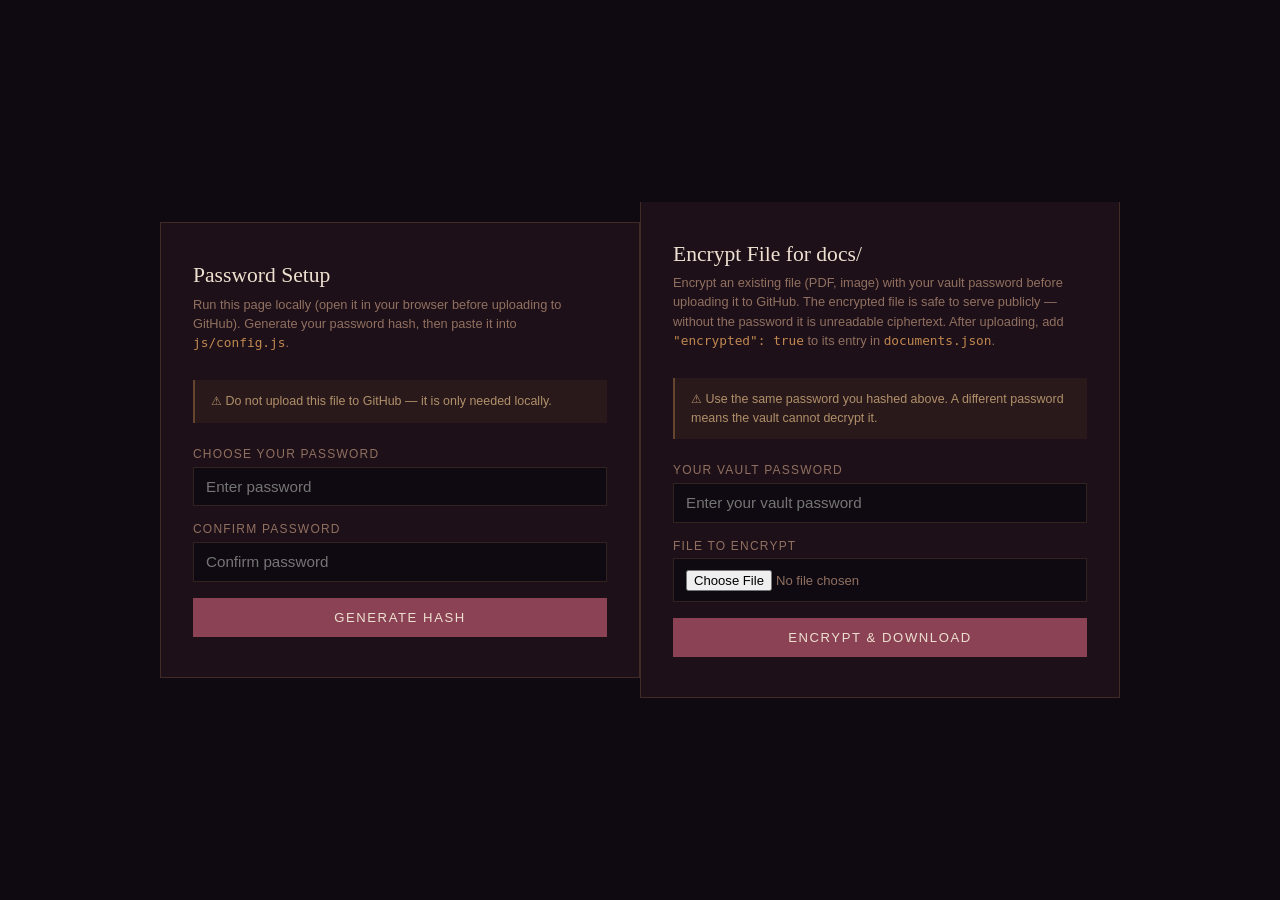
==== setup.html @ 6b01deb2 "Initial commit" ====
<!DOCTYPE html>
<html lang="en">
<head>
    <meta charset="UTF-8">
    <meta name="viewport" content="width=device-width, initial-scale=1.0">
    <title>Setup — Generate Password Hash</title>
    <style>
        * { box-sizing: border-box; margin: 0; padding: 0; }
        body {
            font-family: -apple-system, 'Helvetica Neue', Arial, sans-serif;
            background: #0f0a12;
            color: #e8ddd0;
            min-height: 100vh;
            display: flex;
            align-items: center;
            justify-content: center;
            padding: 2rem;
        }
        .card {
            background: #1e1018;
            border: 1px solid rgba(192,136,80,0.22);
            padding: 2.5rem 2rem;
            max-width: 480px;
            width: 100%;
        }
        h1 {
            font-size: 1.35rem;
            font-weight: 400;
            margin-bottom: 0.4rem;
            color: #ede0d0;
            font-family: Palatino, Georgia, serif;
        }
        .note {
            font-size: 0.8rem;
            color: #907060;
            margin-bottom: 1.75rem;
            line-height: 1.5;
        }
        label {
            display: block;
            font-size: 0.75rem;
            letter-spacing: 0.1em;
            text-transform: uppercase;
            color: #907060;
            margin-bottom: 0.35rem;
        }
        input[type=password] {
            width: 100%;
            background: #0f0a12;
            border: 1px solid rgba(192,136,80,0.2);
            color: #ede0d0;
            padding: 0.65rem 0.75rem;
            font-size: 0.95rem;
            outline: none;
            margin-bottom: 1rem;
            font-family: inherit;
            -webkit-user-select: text;
            user-select: text;
        }
        input[type=password]:focus { border-color: rgba(192,136,80,0.5); }
        button {
            width: 100%;
            background: #8B4255;
            color: #ede0d0;
            border: none;
            padding: 0.75rem;
            font-size: 0.82rem;
            letter-spacing: 0.12em;
            text-transform: uppercase;
            cursor: pointer;
            transition: background 0.2s;
        }
        button:hover { background: #a05068; }
        .result {
            margin-top: 1.5rem;
            background: #0a0610;
            border: 1px solid rgba(192,136,80,0.15);
            padding: 1.25rem;
        }
        .result h2 {
            font-size: 0.75rem;
            letter-spacing: 0.1em;
            text-transform: uppercase;
            color: #907060;
            margin-bottom: 0.75rem;
        }
        .hash-box {
            font-family: 'Courier New', monospace;
            font-size: 0.78rem;
            color: #c08850;
            word-break: break-all;
            line-height: 1.6;
            margin-bottom: 1rem;
            -webkit-user-select: text;
            user-select: text;
        }
        .copy-btn {
            width: auto;
            background: transparent;
            border: 1px solid rgba(192,136,80,0.3);
            color: #c08850;
            padding: 0.4rem 1rem;
            font-size: 0.75rem;
            letter-spacing: 0.08em;
            display: inline-block;
        }
        .copy-btn:hover { background: rgba(192,136,80,0.08); }
        .instruction {
            margin-top: 1rem;
            font-size: 0.78rem;
            color: #907060;
            line-height: 1.6;
        }
        .instruction code {
            background: #0a0610;
            color: #c08850;
            padding: 0.1em 0.3em;
            font-family: 'Courier New', monospace;
            font-size: 0.88em;
        }
        .error { color: #e07070; font-size: 0.8rem; margin-bottom: 0.75rem; }
        .warn {
            background: rgba(192,136,80,0.07);
            border-left: 2px solid rgba(192,136,80,0.4);
            padding: 0.75rem 1rem;
            font-size: 0.78rem;
            color: #b0906a;
            margin-bottom: 1.5rem;
            line-height: 1.5;
        }
        .divider {
            border: none;
            border-top: 1px solid rgba(192,136,80,0.15);
            margin: 2.5rem 0;
        }
        input[type=file] {
            width: 100%;
            background: #0f0a12;
            border: 1px solid rgba(192,136,80,0.2);
            color: #907060;
            padding: 0.65rem 0.75rem;
            font-size: 0.82rem;
            outline: none;
            margin-bottom: 1rem;
            font-family: inherit;
            cursor: pointer;
        }
        input[type=file]:focus { border-color: rgba(192,136,80,0.5); }
        .success {
            background: rgba(80,136,80,0.1);
            border-left: 2px solid rgba(80,136,80,0.5);
            padding: 0.75rem 1rem;
            font-size: 0.78rem;
            color: #80b080;
            margin-top: 1rem;
            line-height: 1.5;
        }
    </style>
</head>
<body>
    <div class="card">
        <h1>Password Setup</h1>
        <p class="note">Run this page locally (open it in your browser before uploading to GitHub). Generate your password hash, then paste it into <code style="color:#c08850">js/config.js</code>.</p>
        <div class="warn">⚠ Do not upload this file to GitHub — it is only needed locally.</div>

        <form id="form">
            <label>Choose your password</label>
            <input type="password" id="pw" placeholder="Enter password" required>
            <label>Confirm password</label>
            <input type="password" id="pw2" placeholder="Confirm password" required>
            <p class="error" id="err" hidden>Passwords do not match.</p>
            <button type="submit">Generate Hash</button>
        </form>

        <div class="result" id="result" hidden>
            <h2>Your password hash</h2>
            <div class="hash-box" id="hash-out"></div>
            <button class="copy-btn" onclick="copyHash()">Copy to clipboard</button>
            <p class="instruction">
                Open <code>js/config.js</code> in a text editor and replace
                <code>REPLACE_WITH_YOUR_PASSWORD_HASH</code> with the hash above.
                Then save and upload to GitHub.
            </p>
        </div>
    </div>

    <!-- ── Encrypt File Section ─────────────────────── -->
    <hr class="divider">
    <div class="card" style="margin-top:0; border-top: none;">
        <h1>Encrypt File for docs/</h1>
        <p class="note">
            Encrypt an existing file (PDF, image) with your vault password before uploading it to
            GitHub. The encrypted file is safe to serve publicly — without the password it is
            unreadable ciphertext. After uploading, add <code style="color:#c08850">"encrypted": true</code>
            to its entry in <code style="color:#c08850">documents.json</code>.
        </p>
        <div class="warn">⚠ Use the same password you hashed above. A different password means the vault cannot decrypt it.</div>

        <form id="enc-form">
            <label>Your vault password</label>
            <input type="password" id="enc-pw" placeholder="Enter your vault password" required>
            <label>File to encrypt</label>
            <input type="file" id="enc-file"
                accept=".pdf,.jpg,.jpeg,.png,.gif,.webp,.avif,.bmp" required>
            <p class="error" id="enc-err" hidden></p>
            <button type="submit" id="enc-btn">Encrypt &amp; Download</button>
        </form>

        <div id="enc-success" hidden>
            <p class="success">
                ✓ Encrypted file downloaded. Upload it to your <code style="color:#c08850">docs/</code>
                folder, then in <code style="color:#c08850">documents.json</code> add
                <code style="color:#c08850">"encrypted": true</code> to that document's entry.
            </p>
        </div>
    </div>

    <script>
        async function sha256(str) {
            const buf  = new TextEncoder().encode(str);
            const hash = await crypto.subtle.digest('SHA-256', buf);
            return Array.from(new Uint8Array(hash))
                .map(b => b.toString(16).padStart(2, '0'))
                .join('');
        }

        document.getElementById('form').addEventListener('submit', async function(e) {
            e.preventDefault();
            const pw  = document.getElementById('pw').value;
            const pw2 = document.getElementById('pw2').value;
            const err = document.getElementById('err');

            if (pw !== pw2) { err.hidden = false; return; }
            err.hidden = true;

            const hash = await sha256(pw);
            document.getElementById('hash-out').textContent = hash;
            document.getElementById('result').hidden = false;
        });

        function copyHash() {
            const h = document.getElementById('hash-out').textContent;
            navigator.clipboard.writeText(h).then(function() {
                const btn = document.querySelector('.copy-btn');
                btn.textContent = 'Copied!';
                setTimeout(function() { btn.textContent = 'Copy to clipboard'; }, 2000);
            });
        }

        // ── File Encryption ──────────────────────────────────
        const _SALT = new TextEncoder().encode('sanctuary-vault-v1');

        async function deriveEncKey(password) {
            const km = await crypto.subtle.importKey(
                'raw', new TextEncoder().encode(password), 'PBKDF2', false, ['deriveKey']
            );
            return crypto.subtle.deriveKey(
                { name: 'PBKDF2', salt: _SALT, iterations: 200000, hash: 'SHA-256' },
                km,
                { name: 'AES-GCM', length: 256 },
                false,
                ['encrypt']
            );
        }

        document.getElementById('enc-form').addEventListener('submit', async function(e) {
            e.preventDefault();
            const pw   = document.getElementById('enc-pw').value;
            const file = document.getElementById('enc-file').files[0];
            const err  = document.getElementById('enc-err');
            const btn  = document.getElementById('enc-btn');

            err.hidden = true;
            document.getElementById('enc-success').hidden = true;

            if (!pw)   { err.textContent = 'Enter your vault password.'; err.hidden = false; return; }
            if (!file) { err.textContent = 'Select a file to encrypt.';  err.hidden = false; return; }

            btn.disabled    = true;
            btn.textContent = 'Encrypting…';

            try {
                const key = await deriveEncKey(pw);
                const buf = await file.arrayBuffer();
                const iv  = crypto.getRandomValues(new Uint8Array(12));
                const ct  = await crypto.subtle.encrypt({ name: 'AES-GCM', iv }, key, buf);

                // Output: 12-byte IV + ciphertext
                const out = new Uint8Array(12 + ct.byteLength);
                out.set(iv);
                out.set(new Uint8Array(ct), 12);

                const blob     = new Blob([out], { type: 'application/octet-stream' });
                const url      = URL.createObjectURL(blob);
                const a        = document.createElement('a');
                a.href         = url;
                a.download     = file.name; // keep original name; content is ciphertext
                document.body.appendChild(a);
                a.click();
                document.body.removeChild(a);
                URL.revokeObjectURL(url);

                document.getElementById('enc-success').hidden = false;
            } catch (ex) {
                err.textContent = 'Encryption failed: ' + ex.message;
                err.hidden = false;
            } finally {
                btn.disabled    = false;
                btn.textContent = 'Encrypt & Download';
            }
        });
    </script>
</body>
</html>
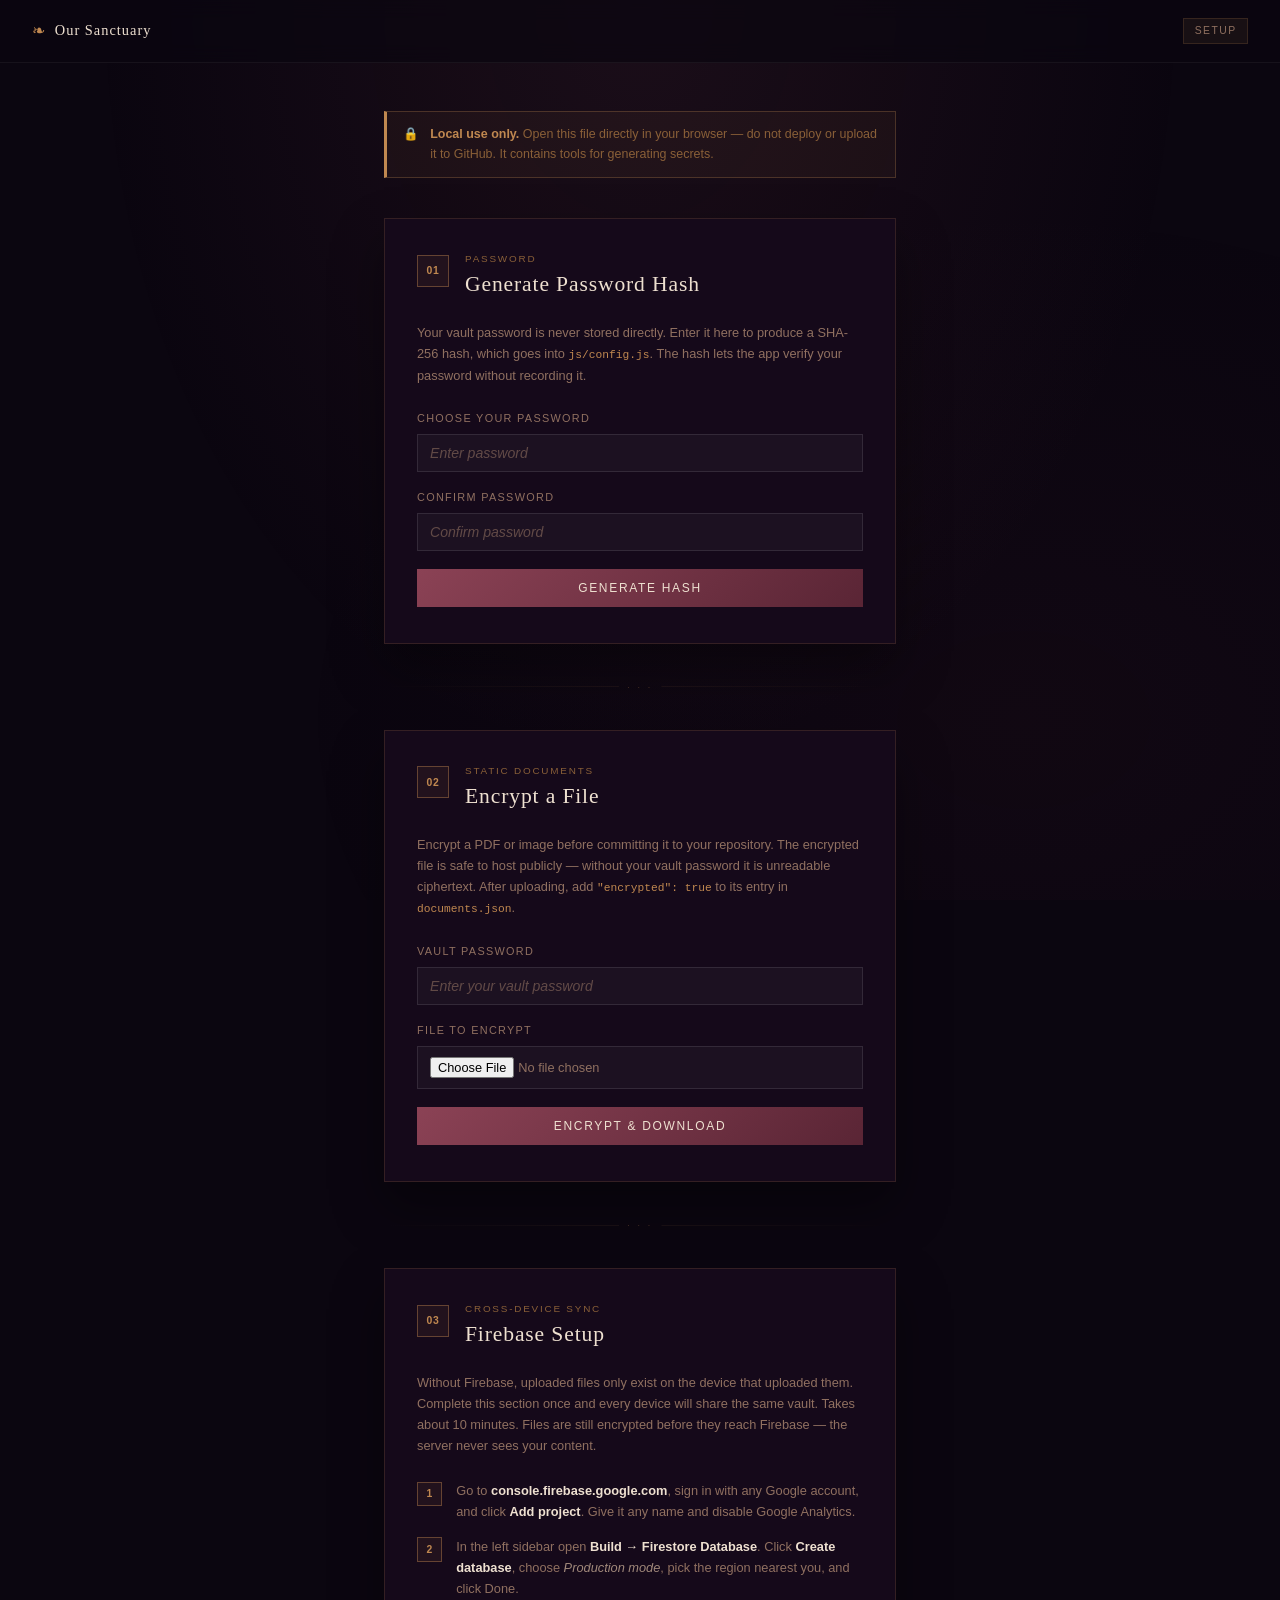
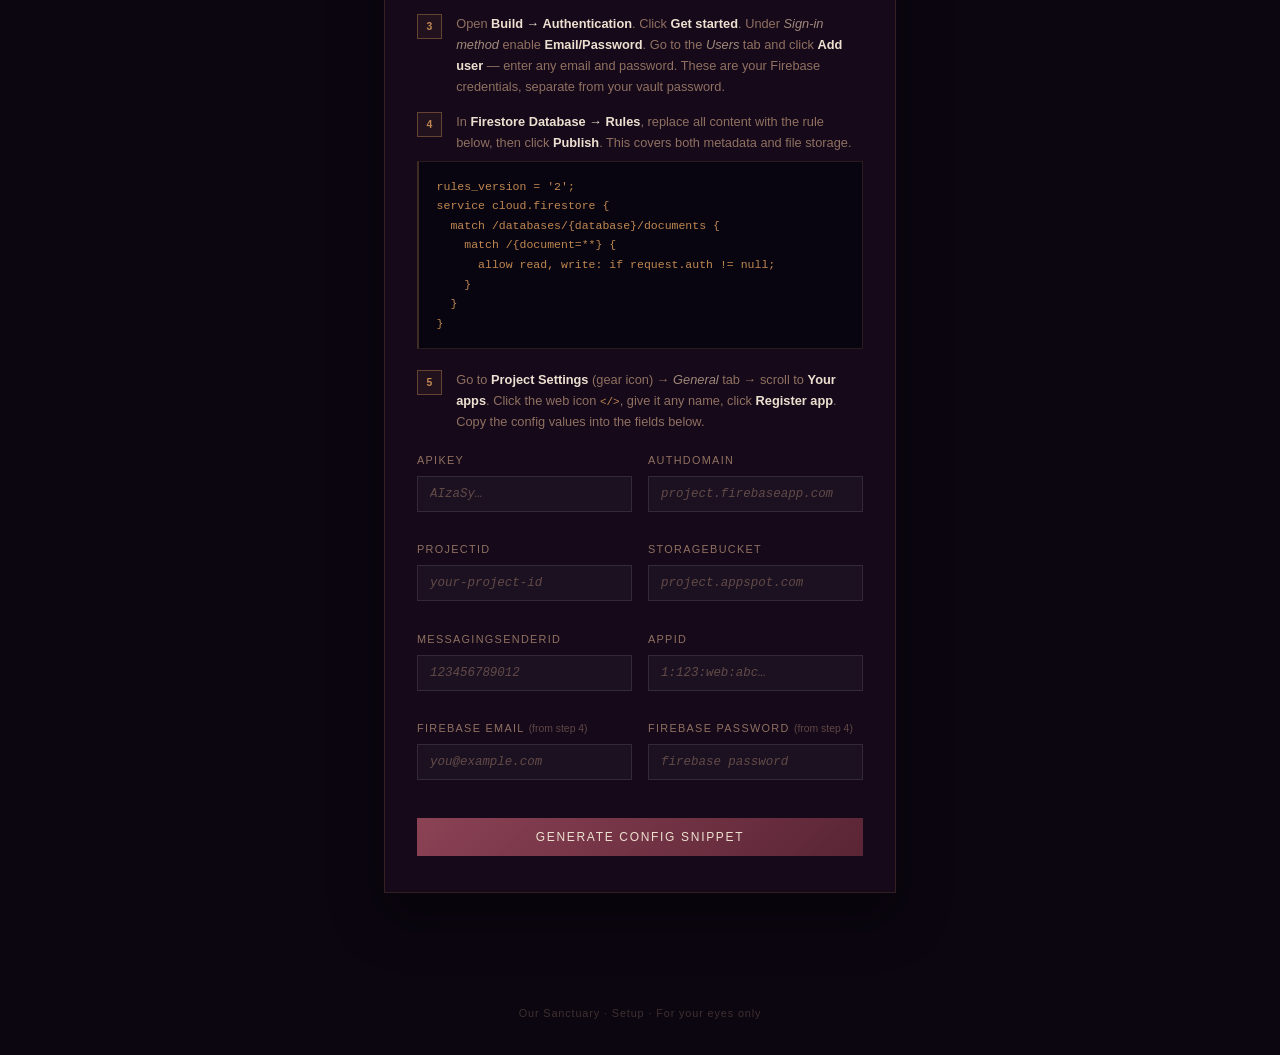
==== commit dd4fb270: "Add Firebase cross-device sync and mobile responsive layout - Firebase Firestore sync: files chunked" ====
--- a/setup.html
+++ b/setup.html
@@ -3,312 +3,807 @@
 <head>
     <meta charset="UTF-8">
     <meta name="viewport" content="width=device-width, initial-scale=1.0">
-    <title>Setup — Generate Password Hash</title>
+    <title>Setup — Our Sanctuary</title>
+    <link rel="icon" href="data:image/svg+xml,<svg xmlns='http://www.w3.org/2000/svg' viewBox='0 0 100 100'><text y='.9em' font-size='90'>🌹</text></svg>">
     <style>
-        * { box-sizing: border-box; margin: 0; padding: 0; }
+        [hidden] { display: none !important; }
+
+        :root {
+            --bg:         #0B0610;
+            --surface:    #15091A;
+            --surface-2:  #1C0D20;
+            --border:     rgba(192,136,80,0.18);
+            --border-hi:  rgba(192,136,80,0.42);
+            --amber:      #C08850;
+            --amber-dim:  #8A6038;
+            --rose:       #8B4255;
+            --rose-deep:  #5A2535;
+            --rose-light: #B87088;
+            --cream:      #EEE0D0;
+            --muted:      #907060;
+            --code-bg:    #080410;
+            --error:      #E07070;
+            --ok:         #70B080;
+
+            --f-serif:  'Palatino Linotype', Palatino, 'Book Antiqua', Georgia, serif;
+            --f-sans:   -apple-system, 'Helvetica Neue', Arial, sans-serif;
+            --f-mono:   'Courier New', Courier, monospace;
+        }
+
+        *, *::before, *::after { box-sizing: border-box; margin: 0; padding: 0; }
+
+        html { font-size: 16px; scroll-behavior: smooth; }
+
         body {
-            font-family: -apple-system, 'Helvetica Neue', Arial, sans-serif;
-            background: #0f0a12;
-            color: #e8ddd0;
+            background: var(--bg);
+            color: var(--cream);
+            font-family: var(--f-sans);
+            line-height: 1.65;
             min-height: 100vh;
+        }
+
+        /* ── Background glow ───────────────────────────── */
+        .bg-layer {
+            position: fixed;
+            inset: 0;
+            z-index: 0;
+            background:
+                radial-gradient(ellipse at 50% 0%, rgba(139,66,85,0.13) 0%, transparent 60%),
+                radial-gradient(ellipse at 80% 80%, rgba(90,37,53,0.08) 0%, transparent 50%);
+            pointer-events: none;
+        }
+
+        /* ── Header ────────────────────────────────────── */
+        .page-header {
+            position: relative;
+            z-index: 1;
+            display: flex;
+            align-items: center;
+            justify-content: space-between;
+            padding: 1.1rem 2rem;
+            border-bottom: 1px solid rgba(255,255,255,0.05);
+            background: rgba(11,6,16,0.7);
+            backdrop-filter: blur(10px);
+            -webkit-backdrop-filter: blur(10px);
+        }
+
+        .header-brand {
+            display: flex;
+            align-items: center;
+            gap: 0.55rem;
+            font-family: var(--f-serif);
+            font-size: 0.9rem;
+            letter-spacing: 0.07em;
+            color: var(--cream);
+        }
+
+        .header-ornament { color: var(--amber); font-size: 1rem; }
+
+        .header-tag {
+            font-family: var(--f-sans);
+            font-size: 0.65rem;
+            letter-spacing: 0.14em;
+            text-transform: uppercase;
+            color: var(--muted);
+            background: rgba(192,136,80,0.08);
+            border: 1px solid var(--border);
+            padding: 0.2rem 0.65rem;
+        }
+
+        /* ── Main layout ───────────────────────────────── */
+        main {
+            position: relative;
+            z-index: 1;
+            max-width: 560px;
+            margin: 0 auto;
+            padding: 3rem 1.5rem 5rem;
+            display: flex;
+            flex-direction: column;
+            gap: 0;
+        }
+
+        /* ── Local-only warning strip ──────────────────── */
+        .local-warning {
+            display: flex;
+            align-items: flex-start;
+            gap: 0.7rem;
+            background: rgba(192,136,80,0.06);
+            border: 1px solid rgba(192,136,80,0.28);
+            border-left: 3px solid var(--amber);
+            padding: 0.85rem 1rem;
+            margin-bottom: 2.5rem;
+            font-size: 0.78rem;
+            color: var(--amber-dim);
+            line-height: 1.55;
+        }
+
+        .local-warning strong { color: var(--amber); font-weight: 600; }
+
+        /* ── Section card ──────────────────────────────── */
+        .section-card {
+            background: var(--surface);
+            border: 1px solid var(--border);
+            padding: 2rem 2rem 2.25rem;
+            box-shadow: 0 24px 48px rgba(0,0,0,0.38);
+        }
+
+        .section-header {
+            display: flex;
+            align-items: flex-start;
+            gap: 1rem;
+            margin-bottom: 1.5rem;
+        }
+
+        .section-badge {
+            flex-shrink: 0;
+            width: 2rem;
+            height: 2rem;
+            border: 1px solid var(--border-hi);
+            background: rgba(192,136,80,0.07);
             display: flex;
             align-items: center;
             justify-content: center;
-            padding: 2rem;
-        }
-        .card {
-            background: #1e1018;
-            border: 1px solid rgba(192,136,80,0.22);
-            padding: 2.5rem 2rem;
-            max-width: 480px;
-            width: 100%;
-        }
-        h1 {
+            font-family: var(--f-sans);
+            font-size: 0.65rem;
+            font-weight: 600;
+            letter-spacing: 0.06em;
+            color: var(--amber);
+            margin-top: 0.2rem;
+        }
+
+        .section-titles {}
+
+        .section-eyebrow {
+            font-family: var(--f-sans);
+            font-size: 0.62rem;
+            letter-spacing: 0.18em;
+            text-transform: uppercase;
+            color: var(--amber-dim);
+            margin-bottom: 0.2rem;
+        }
+
+        .section-title {
+            font-family: var(--f-serif);
             font-size: 1.35rem;
             font-weight: 400;
-            margin-bottom: 0.4rem;
-            color: #ede0d0;
-            font-family: Palatino, Georgia, serif;
-        }
-        .note {
+            letter-spacing: 0.04em;
+            color: var(--cream);
+            line-height: 1.25;
+        }
+
+        .section-desc {
             font-size: 0.8rem;
-            color: #907060;
-            margin-bottom: 1.75rem;
-            line-height: 1.5;
-        }
-        label {
+            color: var(--muted);
+            line-height: 1.65;
+            margin-bottom: 1.5rem;
+        }
+
+        /* ── Section divider ───────────────────────────── */
+        .section-sep {
+            display: flex;
+            align-items: center;
+            justify-content: center;
+            gap: 0.55rem;
+            padding: 2.25rem 0;
+            color: var(--amber-dim);
+            font-size: 0.55rem;
+            letter-spacing: 0.3em;
+            opacity: 0.45;
+        }
+
+        .section-sep::before,
+        .section-sep::after {
+            content: '';
+            flex: 1;
+            height: 1px;
+            background: linear-gradient(to right, transparent, rgba(192,136,80,0.18));
+        }
+
+        .section-sep::after { transform: scaleX(-1); }
+
+        /* ── Form fields ───────────────────────────────── */
+        .field { margin-bottom: 1.1rem; }
+
+        .field-label {
             display: block;
-            font-size: 0.75rem;
-            letter-spacing: 0.1em;
+            font-size: 0.68rem;
+            letter-spacing: 0.12em;
             text-transform: uppercase;
-            color: #907060;
-            margin-bottom: 0.35rem;
-        }
-        input[type=password] {
+            color: var(--muted);
+            margin-bottom: 0.38rem;
+        }
+
+        .field-label-opt {
+            text-transform: none;
+            letter-spacing: 0;
+            font-size: 0.65rem;
+            opacity: 0.6;
+        }
+
+        input[type="password"],
+        input[type="text"],
+        input[type="email"],
+        input[type="file"] {
             width: 100%;
-            background: #0f0a12;
-            border: 1px solid rgba(192,136,80,0.2);
-            color: #ede0d0;
-            padding: 0.65rem 0.75rem;
-            font-size: 0.95rem;
+            background: rgba(255,255,255,0.03);
+            border: 1px solid rgba(255,255,255,0.1);
+            color: var(--cream);
+            padding: 0.62rem 0.75rem;
+            font-family: var(--f-sans);
+            font-size: 0.88rem;
             outline: none;
-            margin-bottom: 1rem;
-            font-family: inherit;
+            transition: border-color 0.2s, background 0.2s;
             -webkit-user-select: text;
             user-select: text;
-        }
-        input[type=password]:focus { border-color: rgba(192,136,80,0.5); }
-        button {
+            border-radius: 0;
+            appearance: none;
+            -webkit-appearance: none;
+        }
+
+        input[type="password"]:focus,
+        input[type="text"]:focus,
+        input[type="email"]:focus { border-color: var(--amber); background: rgba(255,255,255,0.055); }
+
+        input::placeholder { color: var(--muted); opacity: 0.6; font-style: italic; }
+
+        input[type="file"] { cursor: pointer; color: var(--muted); font-size: 0.8rem; }
+        input[type="file"]:focus { border-color: var(--amber); }
+
+        /* ── Buttons ───────────────────────────────────── */
+        .btn-primary {
             width: 100%;
-            background: #8B4255;
-            color: #ede0d0;
+            background: linear-gradient(135deg, var(--rose) 0%, var(--rose-deep) 100%);
+            color: var(--cream);
             border: none;
-            padding: 0.75rem;
-            font-size: 0.82rem;
-            letter-spacing: 0.12em;
+            padding: 0.75rem 1.5rem;
+            font-family: var(--f-sans);
+            font-size: 0.75rem;
+            letter-spacing: 0.14em;
             text-transform: uppercase;
             cursor: pointer;
-            transition: background 0.2s;
-        }
-        button:hover { background: #a05068; }
-        .result {
+            transition: all 0.22s;
+        }
+
+        .btn-primary:hover:not(:disabled) {
+            background: linear-gradient(135deg, var(--rose-light) 0%, var(--rose) 100%);
+            box-shadow: 0 8px 24px rgba(139,66,85,0.36);
+            transform: translateY(-1px);
+        }
+
+        .btn-primary:disabled { opacity: 0.52; cursor: not-allowed; transform: none; }
+
+        .btn-ghost {
+            background: transparent;
+            border: 1px solid var(--border-hi);
+            color: var(--amber);
+            padding: 0.38rem 1rem;
+            font-family: var(--f-sans);
+            font-size: 0.71rem;
+            letter-spacing: 0.09em;
+            cursor: pointer;
+            transition: all 0.18s;
+        }
+
+        .btn-ghost:hover { background: rgba(192,136,80,0.08); border-color: rgba(192,136,80,0.6); }
+
+        /* ── Error / success messages ──────────────────── */
+        .msg-error {
+            font-size: 0.75rem;
+            color: var(--error);
+            margin-bottom: 0.75rem;
+            line-height: 1.5;
+        }
+
+        .msg-success {
+            background: rgba(80,160,100,0.07);
+            border: 1px solid rgba(80,160,100,0.3);
+            border-left: 3px solid var(--ok);
+            padding: 0.8rem 1rem;
+            font-size: 0.78rem;
+            color: #85b890;
+            margin-top: 1rem;
+            line-height: 1.6;
+        }
+
+        .msg-success code { font-family: var(--f-mono); font-size: 0.87em; color: #a0d0a8; }
+
+        /* ── Result panel (hash output) ────────────────── */
+        .result-panel {
             margin-top: 1.5rem;
-            background: #0a0610;
-            border: 1px solid rgba(192,136,80,0.15);
+            background: var(--code-bg);
+            border: 1px solid var(--border);
             padding: 1.25rem;
         }
-        .result h2 {
-            font-size: 0.75rem;
-            letter-spacing: 0.1em;
+
+        .result-label {
+            font-size: 0.65rem;
+            letter-spacing: 0.15em;
             text-transform: uppercase;
-            color: #907060;
-            margin-bottom: 0.75rem;
-        }
-        .hash-box {
-            font-family: 'Courier New', monospace;
-            font-size: 0.78rem;
-            color: #c08850;
+            color: var(--muted);
+            margin-bottom: 0.65rem;
+        }
+
+        .hash-value {
+            font-family: var(--f-mono);
+            font-size: 0.77rem;
+            color: var(--amber);
             word-break: break-all;
-            line-height: 1.6;
+            line-height: 1.7;
             margin-bottom: 1rem;
             -webkit-user-select: text;
             user-select: text;
         }
-        .copy-btn {
-            width: auto;
-            background: transparent;
-            border: 1px solid rgba(192,136,80,0.3);
-            color: #c08850;
-            padding: 0.4rem 1rem;
-            font-size: 0.75rem;
+
+        .result-instructions {
+            margin-top: 1rem;
+            padding-top: 0.9rem;
+            border-top: 1px solid rgba(255,255,255,0.05);
+            font-size: 0.76rem;
+            color: var(--muted);
+            line-height: 1.65;
+        }
+
+        .result-instructions code {
+            font-family: var(--f-mono);
+            font-size: 0.88em;
+            color: var(--amber);
+            background: rgba(192,136,80,0.08);
+            padding: 0.1em 0.35em;
+        }
+
+        /* ── Steps list ────────────────────────────────── */
+        .steps { margin: 1.25rem 0 0.5rem; display: flex; flex-direction: column; gap: 0.85rem; }
+
+        .step {
+            display: flex;
+            gap: 0.9rem;
+            align-items: flex-start;
+            font-size: 0.8rem;
+            color: var(--muted);
+            line-height: 1.65;
+        }
+
+        .step-num {
+            flex-shrink: 0;
+            width: 1.55rem;
+            height: 1.55rem;
+            border: 1px solid var(--border-hi);
+            background: rgba(192,136,80,0.07);
+            display: flex;
+            align-items: center;
+            justify-content: center;
+            font-size: 0.65rem;
+            font-weight: 600;
+            color: var(--amber);
+            letter-spacing: 0.02em;
+            margin-top: 0.08rem;
+        }
+
+        .step strong { color: var(--cream); font-weight: 600; }
+        .step em { font-style: italic; color: #a0887a; }
+        .step code { font-family: var(--f-mono); font-size: 0.86em; color: var(--amber); }
+
+        /* ── Code / rule blocks ────────────────────────── */
+        .code-block {
+            background: var(--code-bg);
+            border: 1px solid var(--border);
+            border-left: 2px solid rgba(192,136,80,0.3);
+            padding: 0.9rem 1.1rem;
+            font-family: var(--f-mono);
+            font-size: 0.72rem;
+            color: var(--amber);
+            white-space: pre;
+            overflow-x: auto;
+            line-height: 1.7;
+            margin: 0.5rem 0 1.25rem;
+            -webkit-user-select: text;
+            user-select: text;
+        }
+
+        /* ── Firebase config field grid ────────────────── */
+        .fb-grid {
+            display: grid;
+            grid-template-columns: 1fr 1fr;
+            gap: 0.75rem 1rem;
+            margin-bottom: 1.25rem;
+        }
+
+        .fb-grid input { font-family: var(--f-mono); font-size: 0.78rem; }
+
+        /* ── Snippet output panel ──────────────────────── */
+        .snippet-panel {
+            margin-top: 1.25rem;
+            background: var(--code-bg);
+            border: 1px solid var(--border-hi);
+        }
+
+        .snippet-header {
+            display: flex;
+            align-items: center;
+            justify-content: space-between;
+            padding: 0.6rem 1rem;
+            border-bottom: 1px solid var(--border);
+        }
+
+        .snippet-header-label {
+            font-size: 0.65rem;
+            letter-spacing: 0.13em;
+            text-transform: uppercase;
+            color: var(--muted);
+        }
+
+        .snippet-code {
+            padding: 1rem;
+            font-family: var(--f-mono);
+            font-size: 0.72rem;
+            color: var(--amber);
+            white-space: pre;
+            overflow-x: auto;
+            line-height: 1.75;
+            -webkit-user-select: text;
+            user-select: text;
+        }
+
+        .snippet-footer {
+            padding: 0.75rem 1rem;
+            border-top: 1px solid var(--border);
+            font-size: 0.74rem;
+            color: var(--muted);
+            line-height: 1.55;
+        }
+
+        .snippet-footer code {
+            font-family: var(--f-mono);
+            font-size: 0.87em;
+            color: var(--amber);
+        }
+
+        /* ── Page footer ───────────────────────────────── */
+        .page-footer {
+            position: relative;
+            z-index: 1;
+            text-align: center;
+            padding: 2rem;
+            font-size: 0.68rem;
+            color: var(--muted);
+            opacity: 0.4;
             letter-spacing: 0.08em;
-            display: inline-block;
-        }
-        .copy-btn:hover { background: rgba(192,136,80,0.08); }
-        .instruction {
-            margin-top: 1rem;
-            font-size: 0.78rem;
-            color: #907060;
-            line-height: 1.6;
-        }
-        .instruction code {
-            background: #0a0610;
-            color: #c08850;
-            padding: 0.1em 0.3em;
-            font-family: 'Courier New', monospace;
-            font-size: 0.88em;
-        }
-        .error { color: #e07070; font-size: 0.8rem; margin-bottom: 0.75rem; }
-        .warn {
-            background: rgba(192,136,80,0.07);
-            border-left: 2px solid rgba(192,136,80,0.4);
-            padding: 0.75rem 1rem;
-            font-size: 0.78rem;
-            color: #b0906a;
-            margin-bottom: 1.5rem;
-            line-height: 1.5;
-        }
-        .divider {
-            border: none;
-            border-top: 1px solid rgba(192,136,80,0.15);
-            margin: 2.5rem 0;
-        }
-        input[type=file] {
-            width: 100%;
-            background: #0f0a12;
-            border: 1px solid rgba(192,136,80,0.2);
-            color: #907060;
-            padding: 0.65rem 0.75rem;
-            font-size: 0.82rem;
-            outline: none;
-            margin-bottom: 1rem;
-            font-family: inherit;
-            cursor: pointer;
-        }
-        input[type=file]:focus { border-color: rgba(192,136,80,0.5); }
-        .success {
-            background: rgba(80,136,80,0.1);
-            border-left: 2px solid rgba(80,136,80,0.5);
-            padding: 0.75rem 1rem;
-            font-size: 0.78rem;
-            color: #80b080;
-            margin-top: 1rem;
-            line-height: 1.5;
+        }
+
+        /* ── Responsive ────────────────────────────────── */
+        @media (max-width: 560px) {
+            main { padding: 2rem 1rem 4rem; }
+            .page-header { padding: 0.9rem 1rem; }
+            .section-card { padding: 1.5rem 1.25rem 1.75rem; }
+            .fb-grid { grid-template-columns: 1fr; }
         }
     </style>
 </head>
 <body>
-    <div class="card">
-        <h1>Password Setup</h1>
-        <p class="note">Run this page locally (open it in your browser before uploading to GitHub). Generate your password hash, then paste it into <code style="color:#c08850">js/config.js</code>.</p>
-        <div class="warn">⚠ Do not upload this file to GitHub — it is only needed locally.</div>
+
+<div class="bg-layer"></div>
+
+<header class="page-header">
+    <div class="header-brand">
+        <span class="header-ornament">❧</span>
+        <span>Our Sanctuary</span>
+    </div>
+    <span class="header-tag">Setup</span>
+</header>
+
+<main>
+
+    <!-- Warning -->
+    <div class="local-warning">
+        <span>🔒</span>
+        <span><strong>Local use only.</strong> Open this file directly in your browser — do not deploy or upload it to GitHub. It contains tools for generating secrets.</span>
+    </div>
+
+    <!-- ── Section 1: Password Hash ───────────────────── -->
+    <div class="section-card">
+        <div class="section-header">
+            <div class="section-badge">01</div>
+            <div class="section-titles">
+                <div class="section-eyebrow">Password</div>
+                <h2 class="section-title">Generate Password Hash</h2>
+            </div>
+        </div>
+
+        <p class="section-desc">
+            Your vault password is never stored directly. Enter it here to produce a SHA-256 hash,
+            which goes into <code style="font-family:'Courier New',monospace;font-size:0.88em;color:var(--amber)">js/config.js</code>.
+            The hash lets the app verify your password without recording it.
+        </p>
 
         <form id="form">
-            <label>Choose your password</label>
-            <input type="password" id="pw" placeholder="Enter password" required>
-            <label>Confirm password</label>
-            <input type="password" id="pw2" placeholder="Confirm password" required>
-            <p class="error" id="err" hidden>Passwords do not match.</p>
-            <button type="submit">Generate Hash</button>
+            <div class="field">
+                <label class="field-label" for="pw">Choose your password</label>
+                <input type="password" id="pw" placeholder="Enter password" autocomplete="new-password" required>
+            </div>
+            <div class="field">
+                <label class="field-label" for="pw2">Confirm password</label>
+                <input type="password" id="pw2" placeholder="Confirm password" autocomplete="new-password" required>
+            </div>
+            <p class="msg-error" id="err" hidden>Passwords do not match.</p>
+            <button type="submit" class="btn-primary">Generate Hash</button>
         </form>
 
-        <div class="result" id="result" hidden>
-            <h2>Your password hash</h2>
-            <div class="hash-box" id="hash-out"></div>
-            <button class="copy-btn" onclick="copyHash()">Copy to clipboard</button>
-            <p class="instruction">
-                Open <code>js/config.js</code> in a text editor and replace
-                <code>REPLACE_WITH_YOUR_PASSWORD_HASH</code> with the hash above.
-                Then save and upload to GitHub.
-            </p>
+        <div class="result-panel" id="result" hidden>
+            <div class="result-label">Your password hash</div>
+            <div class="hash-value" id="hash-out"></div>
+            <button class="btn-ghost" id="copy-hash-btn" onclick="copyHash()">Copy to clipboard</button>
+            <div class="result-instructions">
+                Open <code>js/config.js</code> and replace the value of
+                <code>passwordHash</code> with the hash above. Save the file, then upload your
+                project to GitHub.
+            </div>
         </div>
     </div>
 
-    <!-- ── Encrypt File Section ─────────────────────── -->
-    <hr class="divider">
-    <div class="card" style="margin-top:0; border-top: none;">
-        <h1>Encrypt File for docs/</h1>
-        <p class="note">
-            Encrypt an existing file (PDF, image) with your vault password before uploading it to
-            GitHub. The encrypted file is safe to serve publicly — without the password it is
-            unreadable ciphertext. After uploading, add <code style="color:#c08850">"encrypted": true</code>
-            to its entry in <code style="color:#c08850">documents.json</code>.
+    <div class="section-sep">· · ·</div>
+
+    <!-- ── Section 2: Encrypt File ────────────────────── -->
+    <div class="section-card">
+        <div class="section-header">
+            <div class="section-badge">02</div>
+            <div class="section-titles">
+                <div class="section-eyebrow">Static Documents</div>
+                <h2 class="section-title">Encrypt a File</h2>
+            </div>
+        </div>
+
+        <p class="section-desc">
+            Encrypt a PDF or image before committing it to your repository. The encrypted file
+            is safe to host publicly — without your vault password it is unreadable ciphertext.
+            After uploading, add <code style="font-family:'Courier New',monospace;font-size:0.88em;color:var(--amber)">"encrypted": true</code> to its
+            entry in <code style="font-family:'Courier New',monospace;font-size:0.88em;color:var(--amber)">documents.json</code>.
         </p>
-        <div class="warn">⚠ Use the same password you hashed above. A different password means the vault cannot decrypt it.</div>
 
         <form id="enc-form">
-            <label>Your vault password</label>
-            <input type="password" id="enc-pw" placeholder="Enter your vault password" required>
-            <label>File to encrypt</label>
-            <input type="file" id="enc-file"
-                accept=".pdf,.jpg,.jpeg,.png,.gif,.webp,.avif,.bmp" required>
-            <p class="error" id="enc-err" hidden></p>
-            <button type="submit" id="enc-btn">Encrypt &amp; Download</button>
+            <div class="field">
+                <label class="field-label" for="enc-pw">Vault password</label>
+                <input type="password" id="enc-pw" placeholder="Enter your vault password" autocomplete="current-password" required>
+            </div>
+            <div class="field">
+                <label class="field-label" for="enc-file">File to encrypt</label>
+                <input type="file" id="enc-file" accept=".pdf,.jpg,.jpeg,.png,.gif,.webp,.avif,.bmp" required>
+            </div>
+            <p class="msg-error" id="enc-err" hidden></p>
+            <button type="submit" id="enc-btn" class="btn-primary">Encrypt &amp; Download</button>
         </form>
 
         <div id="enc-success" hidden>
-            <p class="success">
-                ✓ Encrypted file downloaded. Upload it to your <code style="color:#c08850">docs/</code>
-                folder, then in <code style="color:#c08850">documents.json</code> add
-                <code style="color:#c08850">"encrypted": true</code> to that document's entry.
-            </p>
+            <div class="msg-success">
+                ✓ Encrypted file downloaded. Upload it to your <code>docs/</code> folder, then in
+                <code>documents.json</code> set <code>"encrypted": true</code> on that document's entry.
+            </div>
         </div>
     </div>
 
-    <script>
-        async function sha256(str) {
-            const buf  = new TextEncoder().encode(str);
-            const hash = await crypto.subtle.digest('SHA-256', buf);
-            return Array.from(new Uint8Array(hash))
-                .map(b => b.toString(16).padStart(2, '0'))
-                .join('');
-        }
-
-        document.getElementById('form').addEventListener('submit', async function(e) {
-            e.preventDefault();
-            const pw  = document.getElementById('pw').value;
-            const pw2 = document.getElementById('pw2').value;
-            const err = document.getElementById('err');
-
-            if (pw !== pw2) { err.hidden = false; return; }
-            err.hidden = true;
-
-            const hash = await sha256(pw);
-            document.getElementById('hash-out').textContent = hash;
-            document.getElementById('result').hidden = false;
+    <div class="section-sep">· · ·</div>
+
+    <!-- ── Section 3: Firebase ────────────────────────── -->
+    <div class="section-card">
+        <div class="section-header">
+            <div class="section-badge">03</div>
+            <div class="section-titles">
+                <div class="section-eyebrow">Cross-Device Sync</div>
+                <h2 class="section-title">Firebase Setup</h2>
+            </div>
+        </div>
+
+        <p class="section-desc">
+            Without Firebase, uploaded files only exist on the device that uploaded them. Complete
+            this section once and every device will share the same vault. Takes about 10 minutes.
+            Files are still encrypted before they reach Firebase — the server never sees your content.
+        </p>
+
+        <div class="steps">
+            <div class="step">
+                <div class="step-num">1</div>
+                <div>Go to <strong>console.firebase.google.com</strong>, sign in with any Google account, and click <strong>Add project</strong>. Give it any name and disable Google Analytics.</div>
+            </div>
+            <div class="step">
+                <div class="step-num">2</div>
+                <div>In the left sidebar open <strong>Build → Firestore Database</strong>. Click <strong>Create database</strong>, choose <em>Production mode</em>, pick the region nearest you, and click Done.</div>
+            </div>
+            <div class="step">
+                <div class="step-num">3</div>
+                <div>Open <strong>Build → Authentication</strong>. Click <strong>Get started</strong>. Under <em>Sign-in method</em> enable <strong>Email/Password</strong>. Go to the <em>Users</em> tab and click <strong>Add user</strong> — enter any email and password. These are your Firebase credentials, separate from your vault password.</div>
+            </div>
+            <div class="step">
+                <div class="step-num">4</div>
+                <div>In <strong>Firestore Database → Rules</strong>, replace all content with the rule below, then click <strong>Publish</strong>. This covers both metadata and file storage.</div>
+            </div>
+        </div>
+
+        <div class="code-block">rules_version = '2';
+service cloud.firestore {
+  match /databases/{database}/documents {
+    match /{document=**} {
+      allow read, write: if request.auth != null;
+    }
+  }
+}</div>
+
+        <div class="steps">
+            <div class="step">
+                <div class="step-num">5</div>
+                <div>Go to <strong>Project Settings</strong> (gear icon) → <em>General</em> tab → scroll to <strong>Your apps</strong>. Click the web icon <code>&lt;/&gt;</code>, give it any name, click <strong>Register app</strong>. Copy the config values into the fields below.</div>
+            </div>
+        </div>
+
+        <div class="fb-grid" style="margin-top:1.25rem;">
+            <div class="field">
+                <label class="field-label" for="fb-apiKey">apiKey</label>
+                <input type="text" id="fb-apiKey" placeholder="AIzaSy…">
+            </div>
+            <div class="field">
+                <label class="field-label" for="fb-authDomain">authDomain</label>
+                <input type="text" id="fb-authDomain" placeholder="project.firebaseapp.com">
+            </div>
+            <div class="field">
+                <label class="field-label" for="fb-projectId">projectId</label>
+                <input type="text" id="fb-projectId" placeholder="your-project-id">
+            </div>
+            <div class="field">
+                <label class="field-label" for="fb-storageBucket">storageBucket</label>
+                <input type="text" id="fb-storageBucket" placeholder="project.appspot.com">
+            </div>
+            <div class="field">
+                <label class="field-label" for="fb-msgId">messagingSenderId</label>
+                <input type="text" id="fb-msgId" placeholder="123456789012">
+            </div>
+            <div class="field">
+                <label class="field-label" for="fb-appId">appId</label>
+                <input type="text" id="fb-appId" placeholder="1:123:web:abc…">
+            </div>
+            <div class="field">
+                <label class="field-label" for="fb-email">Firebase email <span class="field-label-opt">(from step 4)</span></label>
+                <input type="text" id="fb-email" placeholder="you@example.com">
+            </div>
+            <div class="field">
+                <label class="field-label" for="fb-pw">Firebase password <span class="field-label-opt">(from step 4)</span></label>
+                <input type="text" id="fb-pw" placeholder="firebase password">
+            </div>
+        </div>
+
+        <button type="button" class="btn-primary" onclick="generateFbSnippet()">Generate Config Snippet</button>
+
+        <div class="snippet-panel" id="fb-snippet" hidden>
+            <div class="snippet-header">
+                <span class="snippet-header-label">Paste into js/config.js</span>
+                <button class="btn-ghost" id="copy-snippet-btn" onclick="copyFbSnippet()">Copy</button>
+            </div>
+            <div class="snippet-code" id="fb-snippet-code"></div>
+            <div class="snippet-footer">
+                Open <code>js/config.js</code>, find the <code>firebaseConfig</code> block, and
+                replace it with the snippet above. Save the file and redeploy.
+            </div>
+        </div>
+    </div>
+
+</main>
+
+<footer class="page-footer">Our Sanctuary · Setup · For your eyes only</footer>
+
+<script>
+    // ── Password hash ────────────────────────────────────────────────
+    async function sha256(str) {
+        const buf  = new TextEncoder().encode(str);
+        const hash = await crypto.subtle.digest('SHA-256', buf);
+        return Array.from(new Uint8Array(hash))
+            .map(b => b.toString(16).padStart(2, '0'))
+            .join('');
+    }
+
+    document.getElementById('form').addEventListener('submit', async function(e) {
+        e.preventDefault();
+        const pw  = document.getElementById('pw').value;
+        const pw2 = document.getElementById('pw2').value;
+        const err = document.getElementById('err');
+        if (pw !== pw2) { err.hidden = false; return; }
+        err.hidden = true;
+        const hash = await sha256(pw);
+        document.getElementById('hash-out').textContent = hash;
+        document.getElementById('result').hidden = false;
+    });
+
+    function copyHash() {
+        const text = document.getElementById('hash-out').textContent;
+        navigator.clipboard.writeText(text).then(function() {
+            const btn = document.getElementById('copy-hash-btn');
+            const prev = btn.textContent;
+            btn.textContent = 'Copied!';
+            setTimeout(function() { btn.textContent = prev; }, 2000);
         });
-
-        function copyHash() {
-            const h = document.getElementById('hash-out').textContent;
-            navigator.clipboard.writeText(h).then(function() {
-                const btn = document.querySelector('.copy-btn');
-                btn.textContent = 'Copied!';
-                setTimeout(function() { btn.textContent = 'Copy to clipboard'; }, 2000);
-            });
-        }
-
-        // ── File Encryption ──────────────────────────────────
-        const _SALT = new TextEncoder().encode('sanctuary-vault-v1');
-
-        async function deriveEncKey(password) {
-            const km = await crypto.subtle.importKey(
-                'raw', new TextEncoder().encode(password), 'PBKDF2', false, ['deriveKey']
-            );
-            return crypto.subtle.deriveKey(
-                { name: 'PBKDF2', salt: _SALT, iterations: 200000, hash: 'SHA-256' },
-                km,
-                { name: 'AES-GCM', length: 256 },
-                false,
-                ['encrypt']
-            );
-        }
-
-        document.getElementById('enc-form').addEventListener('submit', async function(e) {
-            e.preventDefault();
-            const pw   = document.getElementById('enc-pw').value;
-            const file = document.getElementById('enc-file').files[0];
-            const err  = document.getElementById('enc-err');
-            const btn  = document.getElementById('enc-btn');
-
-            err.hidden = true;
-            document.getElementById('enc-success').hidden = true;
-
-            if (!pw)   { err.textContent = 'Enter your vault password.'; err.hidden = false; return; }
-            if (!file) { err.textContent = 'Select a file to encrypt.';  err.hidden = false; return; }
-
-            btn.disabled    = true;
-            btn.textContent = 'Encrypting…';
-
-            try {
-                const key = await deriveEncKey(pw);
-                const buf = await file.arrayBuffer();
-                const iv  = crypto.getRandomValues(new Uint8Array(12));
-                const ct  = await crypto.subtle.encrypt({ name: 'AES-GCM', iv }, key, buf);
-
-                // Output: 12-byte IV + ciphertext
-                const out = new Uint8Array(12 + ct.byteLength);
-                out.set(iv);
-                out.set(new Uint8Array(ct), 12);
-
-                const blob     = new Blob([out], { type: 'application/octet-stream' });
-                const url      = URL.createObjectURL(blob);
-                const a        = document.createElement('a');
-                a.href         = url;
-                a.download     = file.name; // keep original name; content is ciphertext
-                document.body.appendChild(a);
-                a.click();
-                document.body.removeChild(a);
-                URL.revokeObjectURL(url);
-
-                document.getElementById('enc-success').hidden = false;
-            } catch (ex) {
-                err.textContent = 'Encryption failed: ' + ex.message;
-                err.hidden = false;
-            } finally {
-                btn.disabled    = false;
-                btn.textContent = 'Encrypt & Download';
-            }
+    }
+
+    // ── File encryption ──────────────────────────────────────────────
+    const _SALT = new TextEncoder().encode('sanctuary-vault-v1');
+
+    async function deriveEncKey(password) {
+        const km = await crypto.subtle.importKey(
+            'raw', new TextEncoder().encode(password), 'PBKDF2', false, ['deriveKey']
+        );
+        return crypto.subtle.deriveKey(
+            { name: 'PBKDF2', salt: _SALT, iterations: 200000, hash: 'SHA-256' },
+            km,
+            { name: 'AES-GCM', length: 256 },
+            false, ['encrypt']
+        );
+    }
+
+    document.getElementById('enc-form').addEventListener('submit', async function(e) {
+        e.preventDefault();
+        const pw   = document.getElementById('enc-pw').value;
+        const file = document.getElementById('enc-file').files[0];
+        const err  = document.getElementById('enc-err');
+        const btn  = document.getElementById('enc-btn');
+
+        err.hidden = true;
+        document.getElementById('enc-success').hidden = true;
+
+        if (!pw)   { err.textContent = 'Enter your vault password.'; err.hidden = false; return; }
+        if (!file) { err.textContent = 'Select a file to encrypt.';  err.hidden = false; return; }
+
+        btn.disabled    = true;
+        btn.textContent = 'Encrypting…';
+
+        try {
+            const key = await deriveEncKey(pw);
+            const buf = await file.arrayBuffer();
+            const iv  = crypto.getRandomValues(new Uint8Array(12));
+            const ct  = await crypto.subtle.encrypt({ name: 'AES-GCM', iv }, key, buf);
+            const out = new Uint8Array(12 + ct.byteLength);
+            out.set(iv);
+            out.set(new Uint8Array(ct), 12);
+            const blob = new Blob([out], { type: 'application/octet-stream' });
+            const url  = URL.createObjectURL(blob);
+            const a    = document.createElement('a');
+            a.href     = url;
+            a.download = file.name;
+            document.body.appendChild(a);
+            a.click();
+            document.body.removeChild(a);
+            URL.revokeObjectURL(url);
+            document.getElementById('enc-success').hidden = false;
+        } catch (ex) {
+            err.textContent = 'Encryption failed: ' + ex.message;
+            err.hidden = false;
+        } finally {
+            btn.disabled    = false;
+            btn.textContent = 'Encrypt & Download';
+        }
+    });
+
+    // ── Firebase snippet generator ───────────────────────────────────
+    function generateFbSnippet() {
+        var v = function(id) { return document.getElementById(id).value.trim(); };
+        var snippet =
+'    firebaseConfig: {\n' +
+'        apiKey:            \'' + v('fb-apiKey')        + '\',\n' +
+'        authDomain:        \'' + v('fb-authDomain')    + '\',\n' +
+'        projectId:         \'' + v('fb-projectId')     + '\',\n' +
+'        storageBucket:     \'' + v('fb-storageBucket') + '\',\n' +
+'        messagingSenderId: \'' + v('fb-msgId')         + '\',\n' +
+'        appId:             \'' + v('fb-appId')         + '\'\n' +
+'    },\n' +
+'    firebaseEmail:    \'' + v('fb-email') + '\',\n' +
+'    firebasePassword: \'' + v('fb-pw')    + '\'';
+        document.getElementById('fb-snippet-code').textContent = snippet;
+        document.getElementById('fb-snippet').hidden = false;
+    }
+
+    function copyFbSnippet() {
+        var text = document.getElementById('fb-snippet-code').textContent;
+        navigator.clipboard.writeText(text).then(function() {
+            var btn = document.getElementById('copy-snippet-btn');
+            var prev = btn.textContent;
+            btn.textContent = 'Copied!';
+            setTimeout(function() { btn.textContent = prev; }, 2000);
         });
-    </script>
+    }
+</script>
 </body>
 </html>
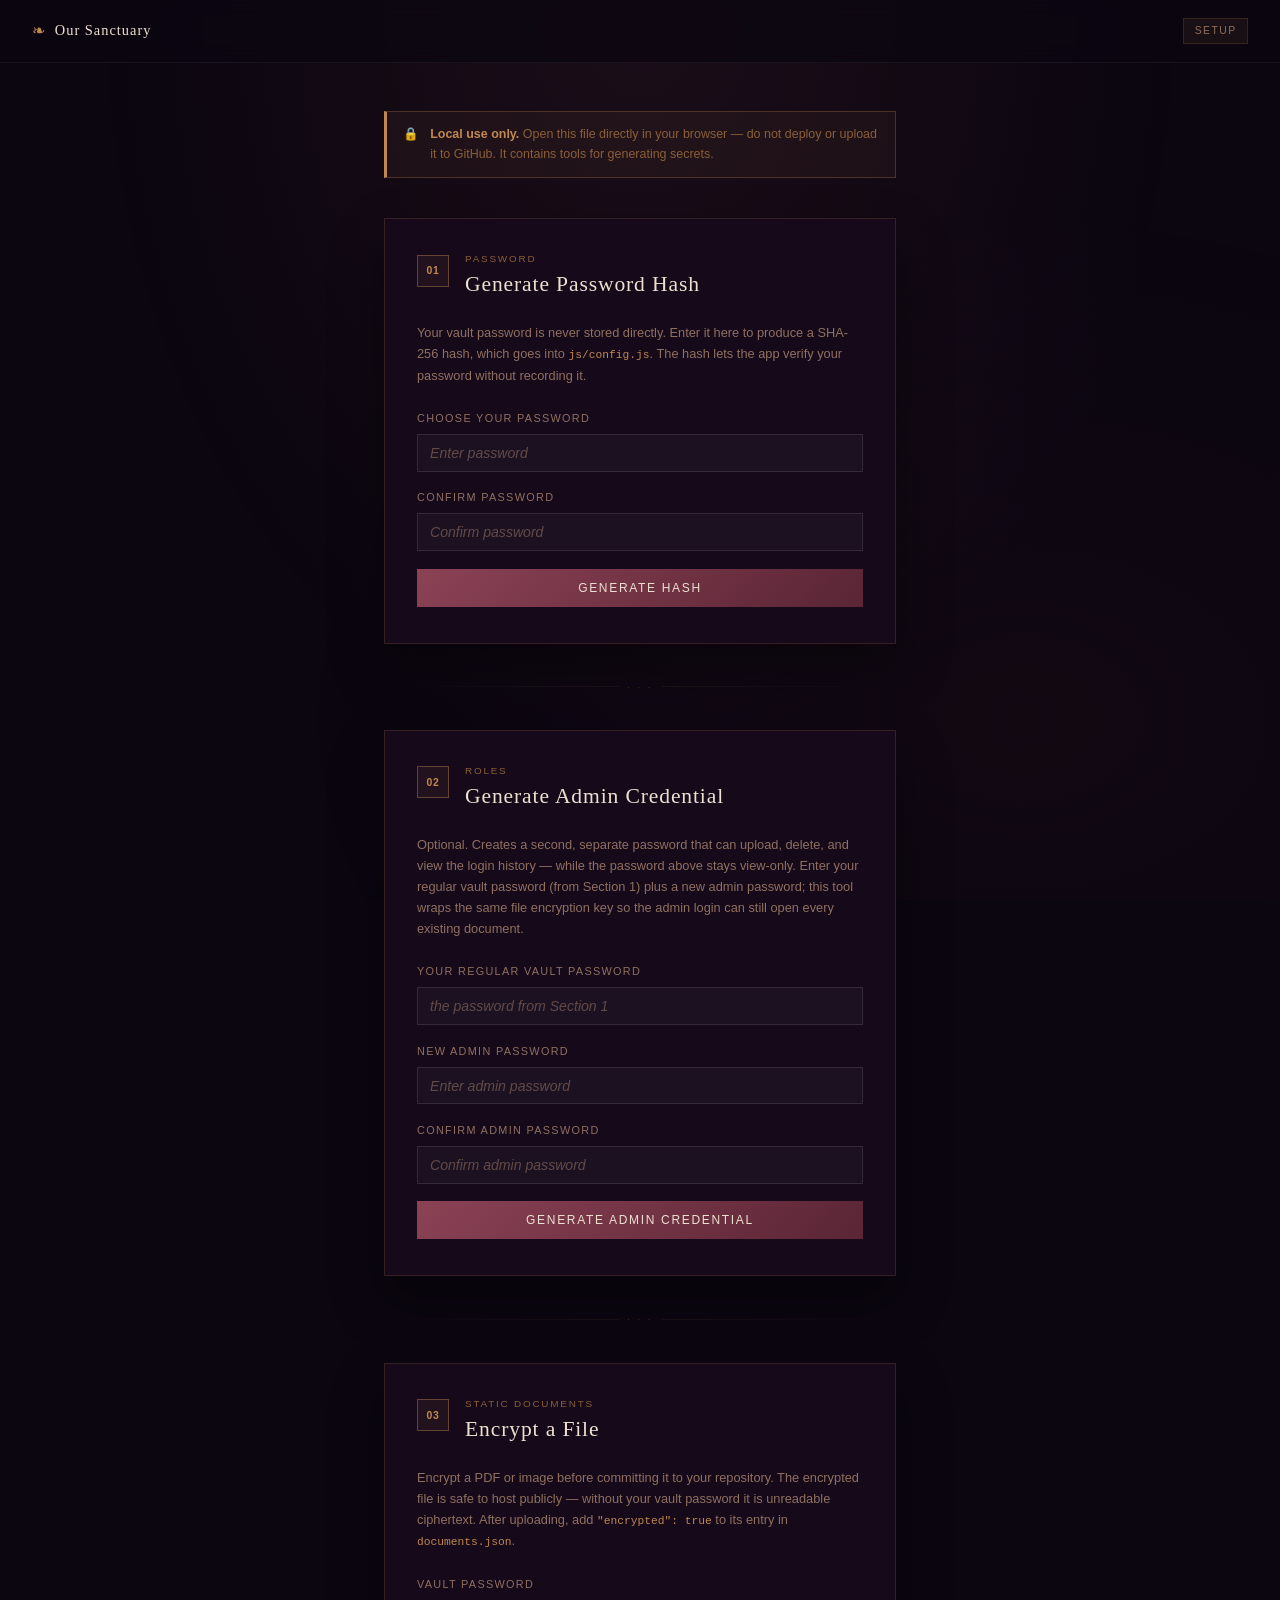
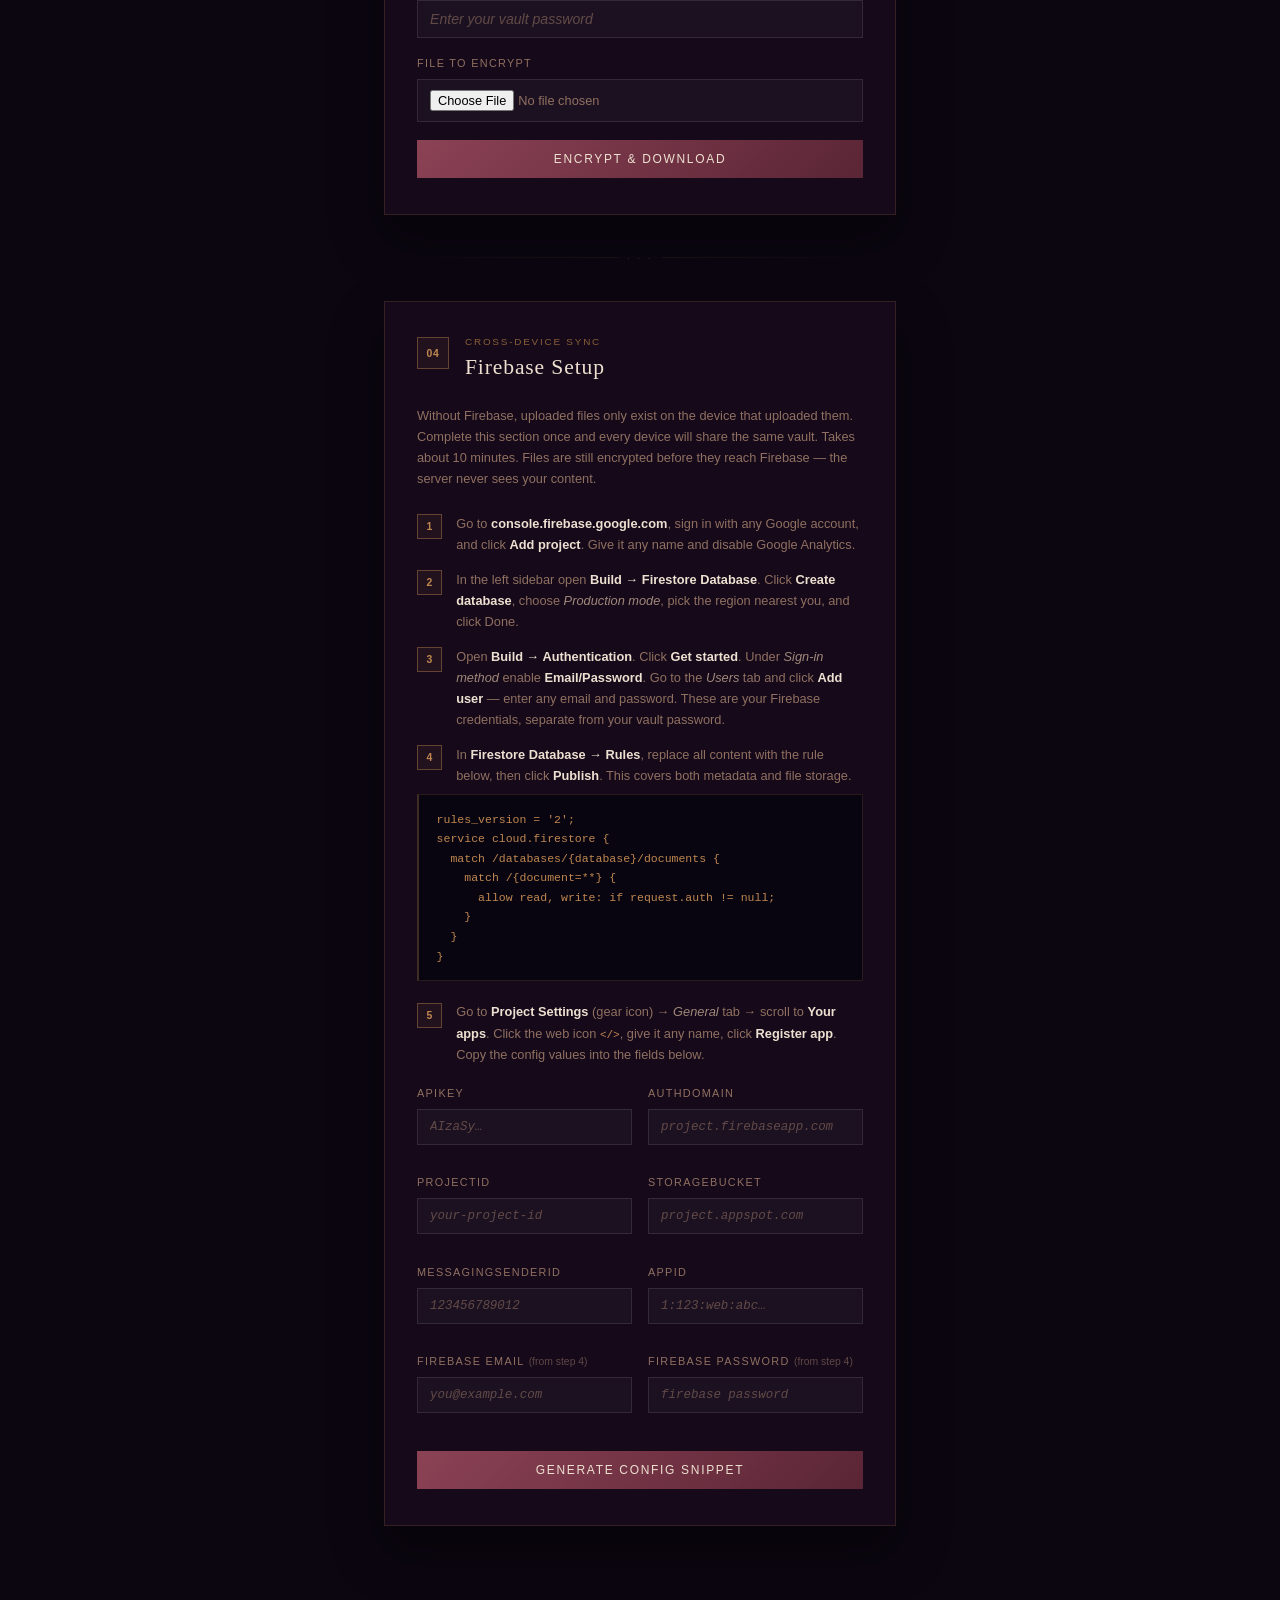
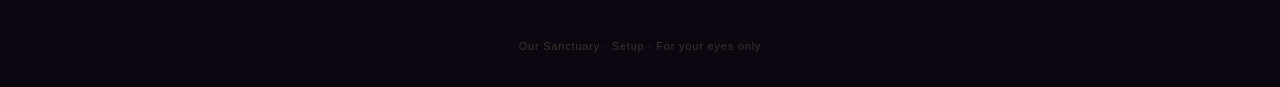
==== commit e729548c: "Add admin role, per-file visibility control, and login history Introduces a separate admin credentia" ====
--- a/setup.html
+++ b/setup.html
@@ -542,10 +542,59 @@
 
     <div class="section-sep">· · ·</div>
 
-    <!-- ── Section 2: Encrypt File ────────────────────── -->
+    <!-- ── Section 2: Admin Credential ──────────────────── -->
     <div class="section-card">
         <div class="section-header">
             <div class="section-badge">02</div>
+            <div class="section-titles">
+                <div class="section-eyebrow">Roles</div>
+                <h2 class="section-title">Generate Admin Credential</h2>
+            </div>
+        </div>
+
+        <p class="section-desc">
+            Optional. Creates a second, separate password that can upload, delete, and view the
+            login history — while the password above stays view-only. Enter your regular vault
+            password (from Section 1) plus a new admin password; this tool wraps the same file
+            encryption key so the admin login can still open every existing document.
+        </p>
+
+        <form id="admin-form">
+            <div class="field">
+                <label class="field-label" for="admin-vault-pw">Your regular vault password</label>
+                <input type="password" id="admin-vault-pw" placeholder="the password from Section 1" autocomplete="off" required>
+            </div>
+            <div class="field">
+                <label class="field-label" for="admin-pw">New admin password</label>
+                <input type="password" id="admin-pw" placeholder="Enter admin password" autocomplete="new-password" required>
+            </div>
+            <div class="field">
+                <label class="field-label" for="admin-pw2">Confirm admin password</label>
+                <input type="password" id="admin-pw2" placeholder="Confirm admin password" autocomplete="new-password" required>
+            </div>
+            <p class="msg-error" id="admin-err" hidden></p>
+            <button type="submit" class="btn-primary">Generate Admin Credential</button>
+        </form>
+
+        <div class="result-panel" id="admin-result" hidden>
+            <div class="result-label">adminPasswordHash</div>
+            <div class="hash-value" id="admin-hash-out"></div>
+            <div class="result-label" style="margin-top:0.9rem;">adminWrappedKey</div>
+            <div class="hash-value" id="admin-wrapped-out"></div>
+            <button class="btn-ghost" id="copy-admin-btn" onclick="copyAdminValues()">Copy both</button>
+            <div class="result-instructions">
+                Open <code>js/config.js</code> and set <code>adminPasswordHash</code> and
+                <code>adminWrappedKey</code> to the values above. Save the file, then redeploy.
+            </div>
+        </div>
+    </div>
+
+    <div class="section-sep">· · ·</div>
+
+    <!-- ── Section 3: Encrypt File ────────────────────── -->
+    <div class="section-card">
+        <div class="section-header">
+            <div class="section-badge">03</div>
             <div class="section-titles">
                 <div class="section-eyebrow">Static Documents</div>
                 <h2 class="section-title">Encrypt a File</h2>
@@ -582,10 +631,10 @@
 
     <div class="section-sep">· · ·</div>
 
-    <!-- ── Section 3: Firebase ────────────────────────── -->
+    <!-- ── Section 4: Firebase ────────────────────────── -->
     <div class="section-card">
         <div class="section-header">
-            <div class="section-badge">03</div>
+            <div class="section-badge">04</div>
             <div class="section-titles">
                 <div class="section-eyebrow">Cross-Device Sync</div>
                 <h2 class="section-title">Firebase Setup</h2>
@@ -713,6 +762,77 @@
         const text = document.getElementById('hash-out').textContent;
         navigator.clipboard.writeText(text).then(function() {
             const btn = document.getElementById('copy-hash-btn');
+            const prev = btn.textContent;
+            btn.textContent = 'Copied!';
+            setTimeout(function() { btn.textContent = prev; }, 2000);
+        });
+    }
+
+    // ── Admin credential ─────────────────────────────────────────────
+    const _ADMIN_SALT = new TextEncoder().encode('sanctuary-vault-v1');
+
+    async function deriveVaultKey(password, extractable, usages) {
+        const km = await crypto.subtle.importKey(
+            'raw', new TextEncoder().encode(password), 'PBKDF2', false, ['deriveKey']
+        );
+        return crypto.subtle.deriveKey(
+            { name: 'PBKDF2', salt: _ADMIN_SALT, iterations: 200000, hash: 'SHA-256' },
+            km,
+            { name: 'AES-GCM', length: 256 },
+            extractable, usages
+        );
+    }
+
+    function _bufToB64(buf) {
+        const bytes = new Uint8Array(buf);
+        let str = '';
+        for (let i = 0; i < bytes.length; i++) str += String.fromCharCode(bytes[i]);
+        return btoa(str);
+    }
+
+    document.getElementById('admin-form').addEventListener('submit', async function(e) {
+        e.preventDefault();
+        const vaultPw = document.getElementById('admin-vault-pw').value;
+        const adminPw = document.getElementById('admin-pw').value;
+        const adminPw2 = document.getElementById('admin-pw2').value;
+        const err = document.getElementById('admin-err');
+
+        if (adminPw !== adminPw2) {
+            err.textContent = 'Admin passwords do not match.';
+            err.hidden = false;
+            return;
+        }
+        if (adminPw === vaultPw) {
+            err.textContent = 'Admin password should be different from your regular password.';
+            err.hidden = false;
+            return;
+        }
+        err.hidden = true;
+
+        // The regular password's derived key IS the file encryption key — wrap it so the
+        // admin password can unlock the same key without ever knowing the regular password.
+        const masterKey = await deriveVaultKey(vaultPw, true, ['encrypt', 'decrypt']);
+        const masterRaw = await crypto.subtle.exportKey('raw', masterKey);
+
+        const adminKey = await deriveVaultKey(adminPw, false, ['encrypt']);
+        const iv  = crypto.getRandomValues(new Uint8Array(12));
+        const ct  = await crypto.subtle.encrypt({ name: 'AES-GCM', iv }, adminKey, masterRaw);
+        const wrapped = new Uint8Array(12 + ct.byteLength);
+        wrapped.set(iv);
+        wrapped.set(new Uint8Array(ct), 12);
+
+        const adminHash = await sha256(adminPw);
+        document.getElementById('admin-hash-out').textContent = adminHash;
+        document.getElementById('admin-wrapped-out').textContent = _bufToB64(wrapped);
+        document.getElementById('admin-result').hidden = false;
+    });
+
+    function copyAdminValues() {
+        const hash = document.getElementById('admin-hash-out').textContent;
+        const wrapped = document.getElementById('admin-wrapped-out').textContent;
+        const text = "adminPasswordHash: '" + hash + "',\nadminWrappedKey:   '" + wrapped + "',";
+        navigator.clipboard.writeText(text).then(function() {
+            const btn = document.getElementById('copy-admin-btn');
             const prev = btn.textContent;
             btn.textContent = 'Copied!';
             setTimeout(function() { btn.textContent = prev; }, 2000);
